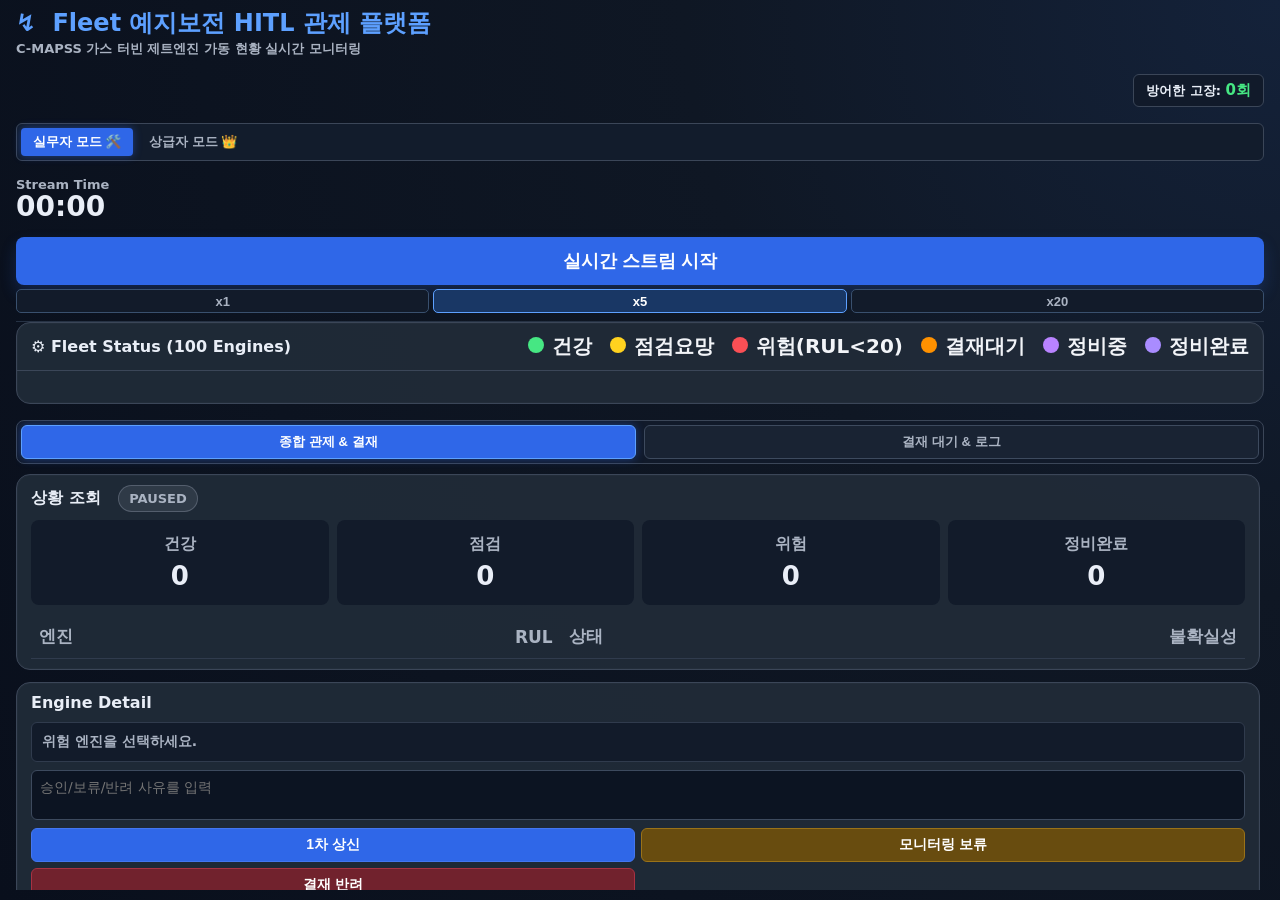
==== ui/index.html @ e2e107c2 "Initial file upload" ====
<!doctype html>
<html lang="ko">
<head>
  <meta charset="utf-8">
  <meta name="viewport" content="width=device-width, initial-scale=1">
  <title>AI Fleet Commander (C-MAPSS FD001)</title>
  <link rel="stylesheet" href="styles.css">
</head>
<body>
  <main class="shell">
    <header class="topbar">
      <div>
        <h1><span class="bolt">↯</span> Fleet 예지보전 HITL 관제 플랫폼</h1>
        <p>C-MAPSS 가스 터빈 제트엔진 가동 현황 실시간 모니터링</p>
      </div>
      <div class="stats-header">
        <div class="stat-badge">방어한 고장: <b id="protectedHeader">0회</b></div>
      </div>
      <div class="role-console">
        <button class="role-btn active" data-role="tech">실무자 모드 🛠️</button>
        <button class="role-btn" data-role="supervisor">상급자 모드 👑</button>
      </div>
      <div class="round-box">
        <span>Stream Time</span>
        <strong id="timeLabel">00:00</strong>
      </div>
      <div class="controls">
        <button id="toggleStream" class="primary">실시간 스트림 시작</button>
        <div class="speed">
          <button class="speed-btn" data-speed="1">x1</button>
          <button class="speed-btn active" data-speed="5">x5</button>
          <button class="speed-btn" data-speed="20">x20</button>
        </div>
      </div>
    </header>

    <div class="layout">
      <section class="panel fleet-panel">
        <div class="panel-head">
          <h2>⚙ Fleet Status (<span id="fleetSize">100</span> Engines)</h2>
          <div class="legend">
            <span><i class="dot healthy"></i>건강</span>
            <span><i class="dot inspect"></i>점검요망</span>
            <span><i class="dot danger"></i>위험(RUL&lt;20)</span>
            <span><i class="dot pending"></i>결재대기</span>
            <span><i class="dot under-maint"></i>정비중</span>
            <span><i class="dot maintained"></i>정비완료</span>
          </div>
        </div>
        <div id="fleetGrid" class="fleet-grid"></div>
      </section>

      <aside class="side">
        <!-- 2대 업무 목적 중심 탭 콘솔 -->
        <div class="tab-console">
          <button class="tab-btn active" data-tab="tab-control">종합 관제 &amp; 결재</button>
          <button class="tab-btn" data-tab="tab-log">결재 대기 &amp; 로그</button>
        </div>

        <div class="side-content">
          <!-- Tab 1: 종합 관제 및 결재 뷰 -->
          <div id="tab-control" class="tab-pane active">


            <!-- 상황 조회 -->
            <section class="panel summary-panel">
              <h2>상황 조회 <span id="liveBadge" class="live-badge paused">PAUSED</span></h2>
              <div class="summary-grid">
                <div><span>건강</span><b id="healthyCount">0</b></div>
                <div><span>점검</span><b id="inspectCount">0</b></div>
                <div><span>위험</span><b id="dangerCount">0</b></div>
                <div><span>정비완료</span><b id="maintainedCount">0</b></div>
              </div>
              <table>
                <thead><tr><th>엔진</th><th>RUL</th><th>상태</th><th>불확실성</th></tr></thead>
                <tbody id="riskRows"></tbody>
              </table>
            </section>

            <!-- 엔진 상세 및 2단계 결재 -->
            <section class="panel detail-panel">
              <h2>Engine Detail</h2>
              <div id="engineDetail" class="engine-detail empty">위험 엔진을 선택하세요.</div>
              
              <!-- 실무자 고도화: 주요 위험 요인 및 가이드 라인 컨테이너 -->
              <div id="diagnosticsDetail" class="diagnostics-detail" style="display: none; margin-bottom: 14px;">
                <h3>🔍 주요 위험 원인 분석 (Anomalies)</h3>
                <div id="anomalyBars"></div>
                <h3>📋 추천 정비 가이드라인</h3>
                <ul id="recommendationList" class="rec-list"></ul>
              </div>

              <textarea id="decisionReason" placeholder="승인/보류/반려 사유를 입력"></textarea>
              <div class="decision-buttons">
                <button id="btnRequest" data-decision="approve" style="background: #2f67e8; border-color: #4376f0;">1차 상신</button>
                <button id="btnFinalApprove" data-decision="approve_final" style="background: #12613c; border-color: #248b5b; display: none;">상급자 최종승인</button>
                <button id="btnDefer" data-decision="defer">모니터링 보류</button>
                <button id="btnReject" data-decision="reject">결재 반려</button>
              </div>
            </section>
          </div>

          <!-- Tab 2: 결재 대기 및 행정 로그 뷰 -->
          <div id="tab-log" class="tab-pane">
            <!-- 결재 대기 큐 -->
            <section class="panel queue-panel">
              <h2>Critical Queue</h2>
              <div id="criticalQueue" class="critical-queue"></div>
            </section>

            <!-- 작업 지서 로그 -->
            <section class="panel work-panel">
              <h2>Work Order Log</h2>
              <div id="workOrders" class="work-orders"></div>
            </section>

            <!-- 에이전트 추론 로그 -->
            <section class="panel log-panel">
              <h2><span class="blue-dot"></span> Agent Reasoning Trace (LLM Log)</h2>
              <div id="agentLog" class="log"></div>
            </section>
          </div>
        </div>
      </aside>
    </div>
  <!-- 작업 완료 보고서 모달 팝업 -->
  <div id="reportModal" class="modal">
    <div class="modal-content">
      <span class="close-btn" id="closeModal">&times;</span>
      <div id="modalBody" class="modal-body"></div>
    </div>
  </div>

  <script src="app.js"></script>
</body>
</html>
---- ui/styles.css ----
:root {
  color-scheme: dark;
  --bg: #0f1724;
  --panel: #202a38;
  --panel-2: #172030;
  --line: #3b4658;
  --text: #e9eef7;
  --muted: #aab3c2;
  --blue: #5da0ff;
  --blue-2: #2f67e8;
  --green: #46e783;
  --green-bg: #173b33;
  --yellow: #ffd21f;
  --yellow-bg: #332d22;
  --red: #ff666d;
  --red-bg: #3a242b;
  --purple: #a98cff;
}

* { box-sizing: border-box; }

body {
  margin: 0;
  height: 100vh;
  overflow: hidden;
  background: radial-gradient(circle at top right, #14223a 0, var(--bg) 38%, #090f1c 100%);
  color: var(--text);
  font-family: Inter, ui-sans-serif, system-ui, -apple-system, BlinkMacSystemFont, "Segoe UI", sans-serif;
}

.shell {
  width: min(100vw, 1780px);
  margin: 0 auto;
  height: 100vh;
  padding: 10px 16px;
  display: flex;
  flex-direction: column;
  overflow: hidden;
  box-sizing: border-box;
}

.topbar {
  display: grid;
  grid-template-columns: minmax(360px, 1fr) 140px minmax(280px, 400px);
  gap: 16px;
  align-items: center;
  padding-bottom: 8px;
  border-bottom: 1px solid #263244;
  flex-shrink: 0; /* 헤더 크기 보존 */
}

h1 {
  margin: 0;
  font-size: 24px;
  line-height: 1.1;
  letter-spacing: 0;
  color: var(--blue);
}

.bolt { margin-right: 8px; }

.topbar p {
  margin: 4px 0 0;
  font-size: 13px;
  color: var(--muted);
  font-weight: 600;
}

.round-box span {
  display: block;
  color: var(--muted);
  font-size: 13px;
  font-weight: 700;
}

.round-box strong {
  display: block;
  margin-top: 1px;
  font-size: 28px;
  line-height: 1;
}

.primary {
  height: 48px;
  border: 0;
  border-radius: 8px;
  background: var(--blue-2);
  color: white;
  font-size: 18px;
  font-weight: 850;
  cursor: pointer;
  box-shadow: 0 8px 16px rgba(47, 103, 232, 0.22);
}

.primary:active { transform: translateY(1px); }

.controls {
  display: grid;
  gap: 4px;
}

.speed {
  display: grid;
  grid-template-columns: repeat(3, 1fr);
  gap: 4px;
}

.speed-btn {
  height: 24px;
  border: 1px solid #39506e;
  border-radius: 5px;
  background: #121b2a;
  color: var(--muted);
  font-size: 13px;
  font-weight: 850;
  cursor: pointer;
}

.speed-btn.active {
  border-color: var(--blue);
  background: #193765;
  color: white;
}

.role-console {
  display: flex;
  gap: 4px;
  background: #121c2c;
  padding: 4px;
  border: 1px solid var(--line);
  border-radius: 6px;
  flex-shrink: 0;
}

.role-btn {
  padding: 5px 12px;
  border-radius: 4px;
  border: none;
  background: transparent;
  color: var(--muted);
  font-size: 13px;
  font-weight: 850;
  cursor: pointer;
  transition: all 0.15s ease;
}

.role-btn.active {
  background: var(--blue-2);
  color: white;
  box-shadow: 0 0 8px rgba(47, 103, 232, 0.45);
}

.stats-header {
  display: flex;
  justify-content: flex-end;
  flex-shrink: 0;
}

.stat-badge {
  padding: 6px 12px;
  background: #111a2a;
  border: 1px solid var(--line);
  border-radius: 6px;
  font-size: 13px;
  font-weight: 800;
  color: var(--text);
}

.stat-badge b {
  color: var(--green);
  font-size: 15px;
}

.layout {
  display: grid;
  grid-template-columns: minmax(700px, 1.35fr) minmax(460px, 1fr);
  gap: 16px;
  flex: 1;
  overflow: hidden;
  min-height: 0;
}

.panel {
  background: rgba(32, 42, 56, 0.96);
  border: 1px solid var(--line);
  border-radius: 14px;
  overflow: hidden;
  box-shadow: inset 0 0 0 1px rgba(255, 255, 255, 0.02);
  display: flex;
  flex-direction: column;
}

.panel h2 {
  margin: 0;
  font-size: 16px;
  letter-spacing: 0;
}

.panel-head {
  display: flex;
  justify-content: space-between;
  align-items: center;
  gap: 12px;
  padding: 10px 14px;
  border-bottom: 1px solid var(--line);
  flex-shrink: 0;
}

.legend {
  display: flex;
  gap: 18px;
  color: #f2f4f8;
  font-size: 20px;
  font-weight: 800;
  white-space: nowrap;
}

.dot {
  display: inline-block;
  width: 16px;
  height: 16px;
  margin-right: 8px;
  border-radius: 999px;
}

.dot.healthy { background: var(--green); }
.dot.inspect { background: var(--yellow); }
.dot.danger { background: #fa4f55; }
.dot.maintained { background: var(--purple); }

.fleet-grid {
  display: grid;
  grid-template-columns: repeat(10, minmax(50px, 1fr));
  gap: 10px;
  padding: 14px 14px 18px;
  flex: 1;
  overflow-y: auto;
  padding-right: 4px;
}

.engine {
  height: 52px;
  border-radius: 5px;
  padding: 4px;
  border: 1px solid #116a39;
  background: var(--green-bg);
  color: var(--green);
  font-family: ui-monospace, SFMono-Regular, Menlo, Consolas, monospace;
  font-weight: 900;
  transition: all 0.15s cubic-bezier(0.4, 0, 0.2, 1);
  cursor: pointer;
}

.engine:hover {
  transform: scale(1.08) translateY(-1px);
  box-shadow: 0 4px 12px rgba(70, 231, 131, 0.4);
  z-index: 10;
}

.engine.inspect:hover {
  box-shadow: 0 4px 12px rgba(255, 210, 31, 0.4);
}

.engine.danger:hover {
  box-shadow: 0 4px 12px rgba(255, 102, 109, 0.4);
}

.engine.pending:hover {
  box-shadow: 0 4px 12px rgba(255, 145, 0, 0.4);
}

.engine.under_maintenance:hover {
  box-shadow: 0 4px 12px rgba(185, 131, 255, 0.4);
}

.engine.selected {
  outline: 2px solid white;
  box-shadow: 0 0 15px rgba(255, 255, 255, 0.8) !important;
  transform: scale(1.06);
  z-index: 12;
}

.engine .id {
  display: block;
  font-size: 11px;
  line-height: 1;
  opacity: 0.82;
}

.engine .rul {
  display: block;
  margin-top: 2px;
  text-align: center;
  font-size: 18px;
  line-height: 1;
}

.engine.inspect {
  border-color: #a76700;
  background: var(--yellow-bg);
  color: var(--yellow);
}

.engine.danger {
  border-color: #b91e2f;
  background: var(--red-bg);
  color: var(--red);
}

.engine.maintained {
  border-color: #7656d6;
  background: #28244a;
  color: var(--purple);
}

.engine.pulse {
  animation: pulse 0.7s ease-out;
}

@keyframes pulse {
  0% { box-shadow: 0 0 0 0 rgba(93, 160, 255, 0.8); transform: translateY(-1px); }
  100% { box-shadow: 0 0 0 12px rgba(93, 160, 255, 0); transform: translateY(0); }
}

.side {
  height: 100%;
  display: flex;
  flex-direction: column;
  gap: 10px;
  overflow: hidden;
}

.tab-console {
  display: flex;
  gap: 8px;
  padding: 4px;
  background: #111a2a;
  border: 1px solid var(--line);
  border-radius: 8px;
  flex-shrink: 0;
}

.tab-btn {
  flex: 1;
  height: 34px;
  border-radius: 6px;
  border: 1px solid #3d4a5e;
  background: #192333;
  color: var(--muted);
  font-size: 13px;
  font-weight: 850;
  cursor: pointer;
  transition: all 0.15s ease;
}

.tab-btn:hover {
  border-color: var(--blue);
  color: white;
}

.tab-btn.active {
  background: var(--blue-2);
  border-color: var(--blue);
  color: white;
  box-shadow: 0 0 10px rgba(47, 103, 232, 0.45);
}

.side-content {
  flex: 1;
  overflow-y: auto;
  padding-right: 4px;
  height: calc(100% - 44px);
  min-height: 0;
}

.tab-pane {
  display: none;
  flex-direction: column;
  gap: 12px;
}

.tab-pane.active {
  display: flex;
}

.fleet-panel {
  height: 100%;
  overflow: hidden;
}

.cost-panel,
.summary-panel,
.log-panel,
.queue-panel,
.detail-panel,
.work-panel {
  padding: 10px 14px;
}

.cost-row {
  margin-top: 10px;
}

.cost-row > div:first-child {
  display: flex;
  justify-content: space-between;
  align-items: baseline;
  color: var(--blue);
  font-size: 15px;
  font-weight: 850;
}

.cost-row strong {
  color: white;
  font-size: 16px;
}

.cost-row.muted > div:first-child {
  color: var(--muted);
}

.bar {
  height: 10px;
  margin-top: 6px;
  border-radius: 999px;
  background: #4b5668;
  overflow: hidden;
}

.bar i {
  display: block;
  height: 100%;
  width: 0%;
  border-radius: inherit;
  background: var(--blue);
}

.cost-row.muted .bar i { background: #858d9d; }

.stats {
  display: grid;
  grid-template-columns: 1fr 1fr;
  gap: 10px;
  margin-top: 12px;
}

.stats div {
  padding: 10px 8px;
  border-radius: 6px;
  background: #111a2a;
  text-align: center;
  font-size: 15px;
  font-weight: 850;
}

.stats b { color: var(--green); }

.summary-grid {
  display: grid;
  grid-template-columns: repeat(4, 1fr);
  gap: 8px;
  margin: 8px 0 10px;
}

.critical-queue {
  display: grid;
  gap: 6px;
  margin-top: 8px;
}

.queue-item {
  display: grid;
  grid-template-columns: 60px 80px 1fr;
  align-items: center;
  gap: 8px;
  padding: 8px 10px;
  border: 1px solid #3d4a5e;
  border-radius: 6px;
  background: #121b2a;
  color: var(--text);
  cursor: pointer;
  text-align: left;
}

.queue-item.danger { border-color: #99313d; background: #251923; }
.queue-item.inspect { border-color: #8d6811; background: #251f17; }
.queue-item.pending { border-color: #d17500; background: #2b1f14; }
.queue-item span { color: var(--blue); font-weight: 900; font-size: 15px; }
.queue-item b { font-size: 15px; }
.queue-item em { color: var(--muted); font-style: normal; font-weight: 800; font-size: 13px; }

.engine-detail {
  margin-top: 10px;
  padding: 10px;
  border-radius: 6px;
  background: #121b2a;
  border: 1px solid #303b4d;
}

.engine-detail.empty,
.empty-line {
  color: var(--muted);
  font-weight: 750;
  font-size: 14px;
}

.detail-title {
  color: var(--blue);
  font-size: 16px;
  font-weight: 900;
}

.detail-rul {
  margin-top: 2px;
  font-family: ui-monospace, SFMono-Regular, Menlo, Consolas, monospace;
  font-size: 32px;
  font-weight: 950;
  line-height: 1;
}

.detail-status {
  display: inline-block;
  margin: 4px 0 6px;
  padding: 4px 8px;
  border-radius: 999px;
  font-weight: 900;
  font-size: 13px;
}

.detail-status.danger { color: var(--red); background: rgba(255, 102, 109, 0.12); }
.detail-status.inspect { color: var(--yellow); background: rgba(255, 210, 31, 0.12); }
.detail-status.healthy { color: var(--green); background: rgba(70, 231, 131, 0.12); }
.detail-status.maintained { color: var(--purple); background: rgba(169, 140, 255, 0.12); }
.detail-status.pending_supervisor { color: #ff9100; background: rgba(255, 145, 0, 0.12); }
.detail-status.under_maintenance { color: #b983ff; background: rgba(185, 131, 255, 0.12); }

.engine-detail p {
  margin: 6px 0 0;
  color: var(--muted);
  font-size: 13px;
  line-height: 1.35;
  font-weight: 750;
}

textarea {
  width: 100%;
  min-height: 48px;
  margin-top: 8px;
  padding: 8px;
  border-radius: 6px;
  border: 1px solid #3d4a5e;
  background: #0c1422;
  color: var(--text);
  font: inherit;
  font-size: 14px;
  resize: none;
}

.decision-buttons {
  display: grid;
  grid-template-columns: repeat(2, 1fr);
  gap: 6px;
  margin-top: 8px;
}

.decision-buttons button {
  height: 34px;
  border: 1px solid #3d4a5e;
  border-radius: 6px;
  background: #121b2a;
  color: white;
  font-size: 14px;
  font-weight: 900;
  cursor: pointer;
}

.decision-buttons button[data-decision="approve"] { background: #12613c; border-color: #248b5b; }
.decision-buttons button[data-decision="defer"] { background: #684c0f; border-color: #9a7218; }
.decision-buttons button[data-decision="reject"] { background: #71222d; border-color: #a83242; }

.work-orders {
  display: grid;
  gap: 10px;
  margin-top: 16px;
}

.work-order {
  padding: 8px 10px;
  border-radius: 6px;
  border-left: 4px solid var(--blue);
  background: #121b2a;
}

.work-order.approved { border-left-color: var(--green); }
.work-order.deferred { border-left-color: var(--yellow); }
.work-order.rejected { border-left-color: var(--red); }
.work-order b,
.work-order span,
.work-order em {
  display: block;
}
.work-order b { color: var(--blue); font-size: 14px; }
.work-order span { margin-top: 2px; color: var(--text); font-weight: 800; font-size: 13px; }
.work-order em { margin-top: 2px; color: var(--muted); font-style: normal; font-size: 12px; }

.live-badge {
  display: inline-block;
  margin-left: 12px;
  padding: 5px 10px;
  border-radius: 999px;
  font-size: 13px;
  vertical-align: middle;
}

.live-badge.live {
  background: rgba(70, 231, 131, 0.15);
  color: var(--green);
  border: 1px solid rgba(70, 231, 131, 0.45);
}

.live-badge.paused {
  background: rgba(170, 179, 194, 0.12);
  color: var(--muted);
  border: 1px solid rgba(170, 179, 194, 0.3);
}

.summary-grid div {
  padding: 14px 10px;
  border-radius: 8px;
  background: #121b2a;
  text-align: center;
}

.summary-grid span {
  display: block;
  color: var(--muted);
  font-weight: 800;
}

.summary-grid b {
  display: block;
  margin-top: 6px;
  font-size: 26px;
}

table {
  width: 100%;
  border-collapse: collapse;
  font-size: 17px;
}

th,
td {
  padding: 10px 8px;
  border-bottom: 1px solid #303b4d;
  text-align: right;
}

th:first-child,
td:first-child,
th:nth-child(3),
td:nth-child(3) {
  text-align: left;
}

th {
  color: var(--muted);
  font-weight: 850;
}

.blue-dot {
  display: inline-block;
  width: 16px;
  height: 16px;
  margin-right: 14px;
  border-radius: 999px;
  background: #3e82e9;
}

.log {
  min-height: 100px;
  max-height: 160px;
  overflow-y: auto;
  margin-top: 8px;
  padding: 8px 12px;
  background: #050a14;
  border: 1px solid #303b4d;
  border-radius: 8px;
}

.log-entry {
  margin: 0 0 8px 0;
  padding: 8px 10px;
  border-left: 3px solid #7f899b;
  color: var(--muted);
  font-size: 14px;
  line-height: 1.4;
  font-weight: 750;
}

.log-entry.action_agent { border-left-color: var(--blue); color: #8ec1ff; }
.log-entry.crisis_detector { border-left-color: var(--red); color: #ff9aa0; }
.log-entry.situation_query { border-left-color: var(--yellow); color: #ffe07a; }

@media (max-width: 1360px) {
  .topbar,
  .layout {
    grid-template-columns: 1fr;
  }

  .primary { width: 100%; }
  .side { grid-template-columns: 1fr; }
  .fleet-grid { max-height: none; }
}

@media (max-width: 900px) {
  .pipeline {
    grid-template-columns: 1fr;
  }

  .fleet-grid { grid-template-columns: repeat(5, 1fr); max-height: none; }
  h1 { font-size: 34px; }
  .topbar p { font-size: 19px; }
  .primary { font-size: 24px; }
  .legend { flex-wrap: wrap; }
}

/* --- 실무자 에이전트 고도화 추가 스타일 --- */
.modal {
  display: none;
  position: fixed;
  z-index: 1000;
  left: 0;
  top: 0;
  width: 100%;
  height: 100%;
  background-color: rgba(0,0,0,0.6);
  backdrop-filter: blur(4px);
}

.modal-content {
  background-color: #202a38;
  margin: 8% auto;
  padding: 30px;
  border: 1px solid #3b4658;
  width: 70%;
  max-width: 800px;
  border-radius: 14px;
  box-shadow: 0 10px 30px rgba(0,0,0,0.5);
  color: #e9eef7;
  position: relative;
}

.close-btn {
  color: #aab3c2;
  float: right;
  font-size: 28px;
  font-weight: bold;
  cursor: pointer;
  position: absolute;
  right: 20px;
  top: 15px;
}

.close-btn:hover {
  color: white;
}

.modal-body {
  font-size: 16px;
  line-height: 1.6;
  max-height: 70vh;
  overflow-y: auto;
}

.modal-body h1 {
  font-size: 26px;
  color: var(--blue);
  margin-top: 0;
  margin-bottom: 20px;
  border-bottom: 1px solid var(--line);
  padding-bottom: 12px;
}

.modal-body h2 {
  font-size: 20px;
  color: var(--yellow);
  margin-top: 24px;
  margin-bottom: 10px;
}

.modal-body ul {
  padding-left: 20px;
  margin-bottom: 18px;
}

.modal-body li {
  margin-bottom: 6px;
}

.modal-body blockquote {
  background: #172030;
  border-left: 4px solid var(--blue);
  padding: 12px 18px;
  margin: 14px 0;
  font-style: italic;
  color: var(--muted);
  border-radius: 4px;
}

.diagnostics-detail h3 {
  font-size: 20px;
  color: var(--blue);
  margin: 22px 0 10px;
  border-bottom: 1px solid var(--line);
  padding-bottom: 6px;
}

.anomaly-bar-row {
  margin-bottom: 12px;
}

.anomaly-bar-info {
  display: flex;
  justify-content: space-between;
  font-size: 15px;
  margin-bottom: 5px;
  font-weight: 750;
}

.anomaly-bar-bg {
  height: 12px;
  background: #172030;
  border-radius: 999px;
  overflow: hidden;
}

.anomaly-bar-fill {
  height: 100%;
  background: var(--red);
  border-radius: inherit;
}

.rec-list {
  padding-left: 20px;
  font-size: 15px;
  line-height: 1.6;
  color: var(--muted);
}

.rec-list li {
  margin-bottom: 10px;
}

.rec-list strong {
  color: var(--text);
}

.view-report-btn {
  margin-top: 8px;
  background: var(--blue-2);
  color: white;
  border: 0;
  border-radius: 6px;
  padding: 6px 12px;
  font-size: 13px;
  cursor: pointer;
  font-weight: bold;
  box-shadow: 0 4px 10px rgba(47, 103, 232, 0.15);
}

.view-report-btn:hover {
  background: var(--blue);
}

.dot.pending { background: #ff9100; }
.dot.under-maint { background: #b983ff; }

.engine.pending {
  border-color: #d17500;
  background: #2b1f14;
  color: #ff9100;
}

.engine.under_maintenance {
  border-color: #8c46e7;
  background: #1f142b;
  color: #b983ff;
  animation: maintPulse 1.2s infinite ease-in-out;
}

@keyframes maintPulse {
  0% { box-shadow: 0 0 0 0 rgba(185, 131, 255, 0.4); opacity: 0.85; }
  50% { box-shadow: 0 0 0 8px rgba(185, 131, 255, 0); opacity: 1; }
  100% { box-shadow: 0 0 0 0 rgba(185, 131, 255, 0.4); opacity: 0.85; }
}
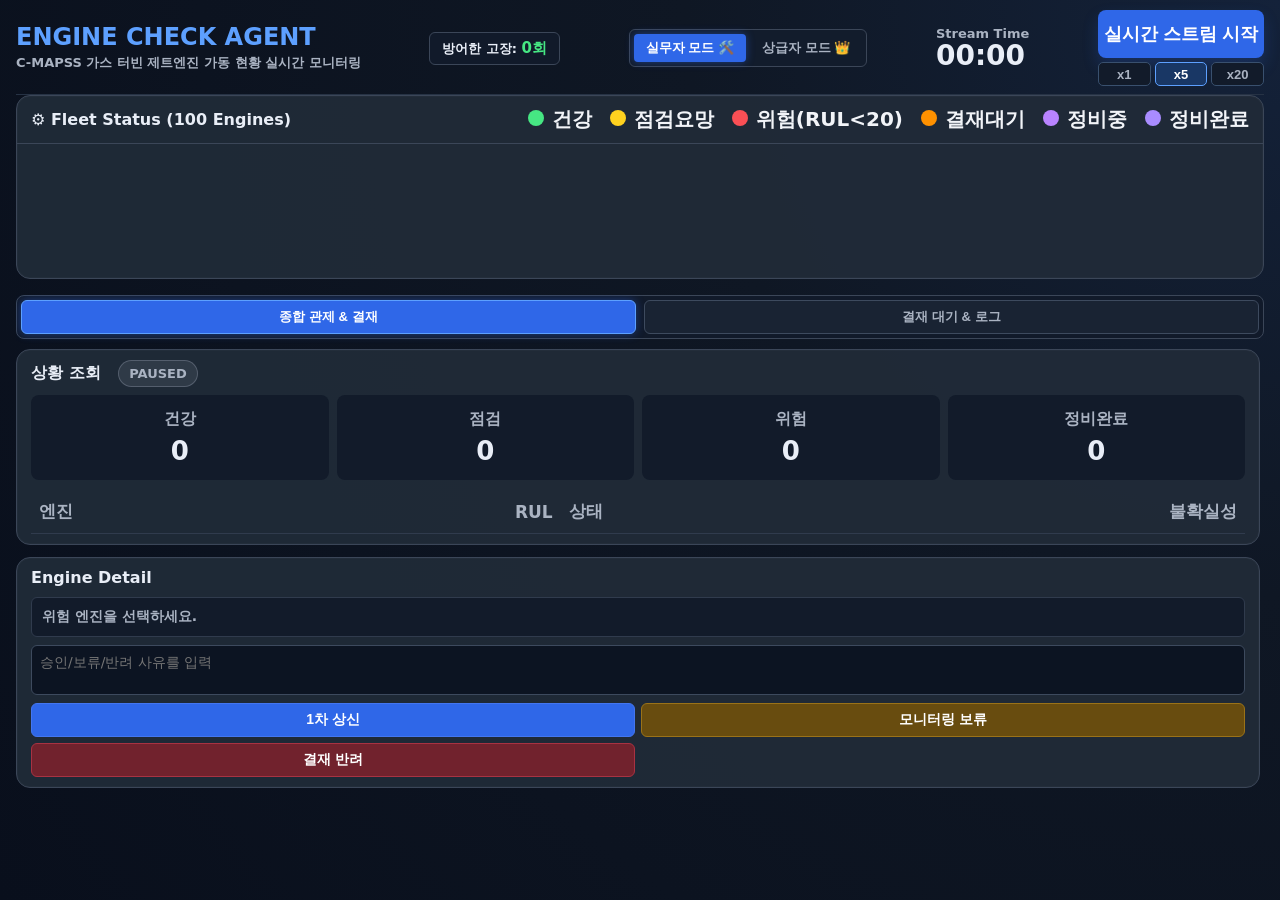
==== commit 53eab68b: "Update title to ENGINE CHECK AGENT and align stream controls to far right" ====
--- a/ui/index.html
+++ b/ui/index.html
@@ -4,26 +4,38 @@
   <meta charset="utf-8">
   <meta name="viewport" content="width=device-width, initial-scale=1">
   <title>AI Fleet Commander (C-MAPSS FD001)</title>
+  <!-- 커스텀 스타일시트 연결 -->
   <link rel="stylesheet" href="styles.css">
 </head>
 <body>
+  <!-- 메인 셸 (전체 화면 레이아웃 컨테이너) -->
   <main class="shell">
+    
+    <!-- 상단 헤더바: 대시보드 타이틀, 방어 고장 카운트, 권한 모드 버튼 및 스트림 컨트롤러 구성 -->
     <header class="topbar">
       <div>
-        <h1><span class="bolt">↯</span> Fleet 예지보전 HITL 관제 플랫폼</h1>
+        <h1>ENGINE CHECK AGENT</h1>
         <p>C-MAPSS 가스 터빈 제트엔진 가동 현황 실시간 모니터링</p>
       </div>
+      
+      <!-- 방어에 성공한 누적 고장 횟수 노출 배지 -->
       <div class="stats-header">
         <div class="stat-badge">방어한 고장: <b id="protectedHeader">0회</b></div>
       </div>
+      
+      <!-- HITL 2단계 결재 권한 모드 스위치 버튼 영역 (실무자 / 상급자) -->
       <div class="role-console">
         <button class="role-btn active" data-role="tech">실무자 모드 🛠️</button>
         <button class="role-btn" data-role="supervisor">상급자 모드 👑</button>
       </div>
+      
+      <!-- 현재 시뮬레이션의 경과 시간(틱) 노출 -->
       <div class="round-box">
         <span>Stream Time</span>
         <strong id="timeLabel">00:00</strong>
       </div>
+      
+      <!-- 스트림 시작/일시정지 및 속도 조절 버튼군 -->
       <div class="controls">
         <button id="toggleStream" class="primary">실시간 스트림 시작</button>
         <div class="speed">
@@ -34,10 +46,14 @@
       </div>
     </header>
 
+    <!-- 메인 레이아웃: 좌측 엔진 그리드 영역 및 우측 관제 사이드바로 구분 -->
     <div class="layout">
+      
+      <!-- 좌측 패널: 전체 100대 함대 엔진의 실시간 상태 그리드 뷰 -->
       <section class="panel fleet-panel">
         <div class="panel-head">
           <h2>⚙ Fleet Status (<span id="fleetSize">100</span> Engines)</h2>
+          <!-- 색상별 엔진 상태 정의 범례(Legend) -->
           <div class="legend">
             <span><i class="dot healthy"></i>건강</span>
             <span><i class="dot inspect"></i>점검요망</span>
@@ -47,22 +63,23 @@
             <span><i class="dot maintained"></i>정비완료</span>
           </div>
         </div>
+        <!-- app.js를 통해 엔진 버튼들이 동적 삽입되는 컨테이너 -->
         <div id="fleetGrid" class="fleet-grid"></div>
       </section>
 
+      <!-- 우측 사이드바: 종합 정보 및 의사결정을 제어하는 영역 -->
       <aside class="side">
-        <!-- 2대 업무 목적 중심 탭 콘솔 -->
+        <!-- 종합 관제 탭과 결재 대기 탭을 스위칭하는 탭 메뉴 -->
         <div class="tab-console">
           <button class="tab-btn active" data-tab="tab-control">종합 관제 &amp; 결재</button>
           <button class="tab-btn" data-tab="tab-log">결재 대기 &amp; 로그</button>
         </div>
 
         <div class="side-content">
-          <!-- Tab 1: 종합 관제 및 결재 뷰 -->
+          <!-- [Tab 1]: 종합 관제 및 의사결정 결재 뷰 -->
           <div id="tab-control" class="tab-pane active">
 
-
-            <!-- 상황 조회 -->
+            <!-- 상황 조회: 전체 엔진 상태 비율 요약 및 긴급 엔진 정보 요약 테이블 -->
             <section class="panel summary-panel">
               <h2>상황 조회 <span id="liveBadge" class="live-badge paused">PAUSED</span></h2>
               <div class="summary-grid">
@@ -77,12 +94,13 @@
               </table>
             </section>
 
-            <!-- 엔진 상세 및 2단계 결재 -->
+            <!-- 엔진 상세 및 조치 콘솔 패널 -->
             <section class="panel detail-panel">
               <h2>Engine Detail</h2>
+              <!-- 엔진 상세 텍스트(선택 시 활성화) -->
               <div id="engineDetail" class="engine-detail empty">위험 엔진을 선택하세요.</div>
               
-              <!-- 실무자 고도화: 주요 위험 요인 및 가이드 라인 컨테이너 -->
+              <!-- 실무자 고도화: 선택한 엔진의 센서 이상 Z-score 편위 분석 게이지바 및 수리 지침 추천 리스트 -->
               <div id="diagnosticsDetail" class="diagnostics-detail" style="display: none; margin-bottom: 14px;">
                 <h3>🔍 주요 위험 원인 분석 (Anomalies)</h3>
                 <div id="anomalyBars"></div>
@@ -90,7 +108,10 @@
                 <ul id="recommendationList" class="rec-list"></ul>
               </div>
 
+              <!-- 사용자가 조치 결정 사유를 입력하는 입력란 -->
               <textarea id="decisionReason" placeholder="승인/보류/반려 사유를 입력"></textarea>
+              
+              <!-- 2단계 결재 수행 조작 버튼군 (1차 상신, 최종 승인, 모니터링 보류, 반려) -->
               <div class="decision-buttons">
                 <button id="btnRequest" data-decision="approve" style="background: #2f67e8; border-color: #4376f0;">1차 상신</button>
                 <button id="btnFinalApprove" data-decision="approve_final" style="background: #12613c; border-color: #248b5b; display: none;">상급자 최종승인</button>
@@ -100,21 +121,21 @@
             </section>
           </div>
 
-          <!-- Tab 2: 결재 대기 및 행정 로그 뷰 -->
+          <!-- [Tab 2]: 결재 대기 및 행정 로그 모니터링 뷰 -->
           <div id="tab-log" class="tab-pane">
-            <!-- 결재 대기 큐 -->
+            <!-- 위험 엔진 바로가기 숏컷 리스트 -->
             <section class="panel queue-panel">
               <h2>Critical Queue</h2>
               <div id="criticalQueue" class="critical-queue"></div>
             </section>
 
-            <!-- 작업 지서 로그 -->
+            <!-- 작업 지서(Work Order) 발행 이력 타임라인 리스트 -->
             <section class="panel work-panel">
               <h2>Work Order Log</h2>
               <div id="workOrders" class="work-orders"></div>
             </section>
 
-            <!-- 에이전트 추론 로그 -->
+            <!-- AI 관제 에이전트들의 실시간 위기 감지 및 상황 조회 추론 로그 스트림 -->
             <section class="panel log-panel">
               <h2><span class="blue-dot"></span> Agent Reasoning Trace (LLM Log)</h2>
               <div id="agentLog" class="log"></div>
@@ -123,7 +144,9 @@
         </div>
       </aside>
     </div>
-  <!-- 작업 완료 보고서 모달 팝업 -->
+  </main>
+
+  <!-- 정비 완료 보고서 문서 확인용 모달 팝업 창 -->
   <div id="reportModal" class="modal">
     <div class="modal-content">
       <span class="close-btn" id="closeModal">&times;</span>
@@ -131,6 +154,7 @@
     </div>
   </div>
 
+  <!-- 비즈니스 제어 스크립트 파일 로드 -->
   <script src="app.js"></script>
 </body>
 </html>
--- a/ui/styles.css
+++ b/ui/styles.css
@@ -1,20 +1,23 @@
+/* 테마 전역 컬러 팔레트 변수 정의 */
 :root {
-  color-scheme: dark;
-  --bg: #0f1724;
-  --panel: #202a38;
-  --panel-2: #172030;
-  --line: #3b4658;
-  --text: #e9eef7;
-  --muted: #aab3c2;
-  --blue: #5da0ff;
-  --blue-2: #2f67e8;
-  --green: #46e783;
-  --green-bg: #173b33;
-  --yellow: #ffd21f;
-  --yellow-bg: #332d22;
-  --red: #ff666d;
-  --red-bg: #3a242b;
-  --purple: #a98cff;
+  color-scheme: dark;             /* 다크모드 브라우저 기본 지원 */
+  --bg: #0f1724;                  /* 대시보드 메인 배경색 (짙은 블루블랙) */
+  --panel: #202a38;               /* 메인 패널 배경색 */
+  --panel-2: #172030;             /* 사이브바 서브 패널 배경색 */
+  --line: #3b4658;                /* 패널 테두리 및 구분선 경계선 색상 */
+  --text: #e9eef7;                /* 주 텍스트 글자색 (연회색) */
+  --muted: #aab3c2;               /* 부가 설명 및 비활성 상태 텍스트 색상 */
+  
+  /* 상태 및 피드백 상태별 지정 컬러 테마 */
+  --blue: #5da0ff;                /* AI 에이전트 및 시스템 알림용 스카이블루 */
+  --blue-2: #2f67e8;              /* 실무자 1차 상신 버튼 및 활성 탭 하이라이트 블루 */
+  --green: #46e783;               /* 건강(Healthy) 및 정비조치 완료 상태 색상 */
+  --green-bg: #173b33;            /* 건강 상태 엔진 단추 배경색 */
+  --yellow: #ffd21f;              /* 점검(Inspect) 모니터링 요구 상태 색상 */
+  --yellow-bg: #332d22;           /* 점검 대상 엔진 단추 배경색 */
+  --red: #ff666d;                 /* 위험(Danger, RUL<20) 경보 상태 색상 */
+  --red-bg: #3a242b;              /* 위험군 엔진 단추 배경색 */
+  --purple: #a98cff;              /* 정비소 입고 수리 완료 상태용 퍼플 */
 }
 
 * { box-sizing: border-box; }
@@ -40,10 +43,10 @@
 }
 
 .topbar {
-  display: grid;
-  grid-template-columns: minmax(360px, 1fr) 140px minmax(280px, 400px);
+  display: flex;
+  justify-content: space-between;
+  align-items: center;
   gap: 16px;
-  align-items: center;
   padding-bottom: 8px;
   border-bottom: 1px solid #263244;
   flex-shrink: 0; /* 헤더 크기 보존 */
@@ -228,16 +231,18 @@
 .dot.danger { background: #fa4f55; }
 .dot.maintained { background: var(--purple); }
 
+/* 100대 함대 상태 그리드 컨테이너 */
 .fleet-grid {
   display: grid;
-  grid-template-columns: repeat(10, minmax(50px, 1fr));
+  grid-template-columns: repeat(10, minmax(50px, 1fr));  /* 10열 바둑판 구조 */
   gap: 10px;
   padding: 14px 14px 18px;
   flex: 1;
-  overflow-y: auto;
+  overflow-y: auto;                                      /* 세로 스크롤 허용 */
   padding-right: 4px;
 }
 
+/* 개별 엔진 카드 단추 기본 스타일 (건강 상태) */
 .engine {
   height: 52px;
   border-radius: 5px;
@@ -247,10 +252,11 @@
   color: var(--green);
   font-family: ui-monospace, SFMono-Regular, Menlo, Consolas, monospace;
   font-weight: 900;
-  transition: all 0.15s cubic-bezier(0.4, 0, 0.2, 1);
+  transition: all 0.15s cubic-bezier(0.4, 0, 0.2, 1);    /* 부드러운 마우스 반응형 트랜지션 */
   cursor: pointer;
 }
 
+/* 마우스 호버 시 카드 확대 및 빛 퍼짐 그림자(Glow) 효과 */
 .engine:hover {
   transform: scale(1.08) translateY(-1px);
   box-shadow: 0 4px 12px rgba(70, 231, 131, 0.4);
@@ -273,6 +279,7 @@
   box-shadow: 0 4px 12px rgba(185, 131, 255, 0.4);
 }
 
+/* 현재 클릭하여 선택된 엔진 카드 활성화 스타일 */
 .engine.selected {
   outline: 2px solid white;
   box-shadow: 0 0 15px rgba(255, 255, 255, 0.8) !important;
@@ -295,6 +302,7 @@
   line-height: 1;
 }
 
+/* 엔진 상태 격상별 커스텀 카드 보더/배경색 */
 .engine.inspect {
   border-color: #a76700;
   background: var(--yellow-bg);
@@ -313,10 +321,12 @@
   color: var(--purple);
 }
 
+/* 실시간 스트림 데이터 수입 감지 시 튕기는 애니메이션 트리거 */
 .engine.pulse {
   animation: pulse 0.7s ease-out;
 }
 
+/* 스트림 업링크 갱신 전파 연출용 애니메이션 프레임 정의 */
 @keyframes pulse {
   0% { box-shadow: 0 0 0 0 rgba(93, 160, 255, 0.8); transform: translateY(-1px); }
   100% { box-shadow: 0 0 0 12px rgba(93, 160, 255, 0); transform: translateY(0); }
@@ -703,7 +713,10 @@
 .log-entry.situation_query { border-left-color: var(--yellow); color: #ffe07a; }
 
 @media (max-width: 1360px) {
-  .topbar,
+  .topbar {
+    flex-wrap: wrap;
+    gap: 12px;
+  }
   .layout {
     grid-template-columns: 1fr;
   }
@@ -873,22 +886,26 @@
   background: var(--blue);
 }
 
-.dot.pending { background: #ff9100; }
-.dot.under-maint { background: #b983ff; }
-
+/* 범례 및 알림용 보조 도트 스타일 */
+.dot.pending { background: #ff9100; }        /* 결재대기용 오렌지색 도트 */
+.dot.under-maint { background: #b983ff; }    /* 정비진행용 연보라색 도트 */
+
+/* 결재 대기 중인 엔진 버튼 카드 스타일 */
 .engine.pending {
   border-color: #d17500;
   background: #2b1f14;
   color: #ff9100;
 }
 
+/* 정비소 입고(수리 진행 중) 상태의 엔진 버튼 카드 스타일 */
 .engine.under_maintenance {
   border-color: #8c46e7;
   background: #1f142b;
   color: #b983ff;
-  animation: maintPulse 1.2s infinite ease-in-out;
-}
-
+  animation: maintPulse 1.2s infinite ease-in-out;  /* 입고 중 연출을 위해 무한 반복 펄스 애니메이션 부여 */
+}
+
+/* 정비소 입고 중인 엔진 버튼을 감싸는 동적 그림자 펄스 애니메이션 프레임 정의 */
 @keyframes maintPulse {
   0% { box-shadow: 0 0 0 0 rgba(185, 131, 255, 0.4); opacity: 0.85; }
   50% { box-shadow: 0 0 0 8px rgba(185, 131, 255, 0); opacity: 1; }
